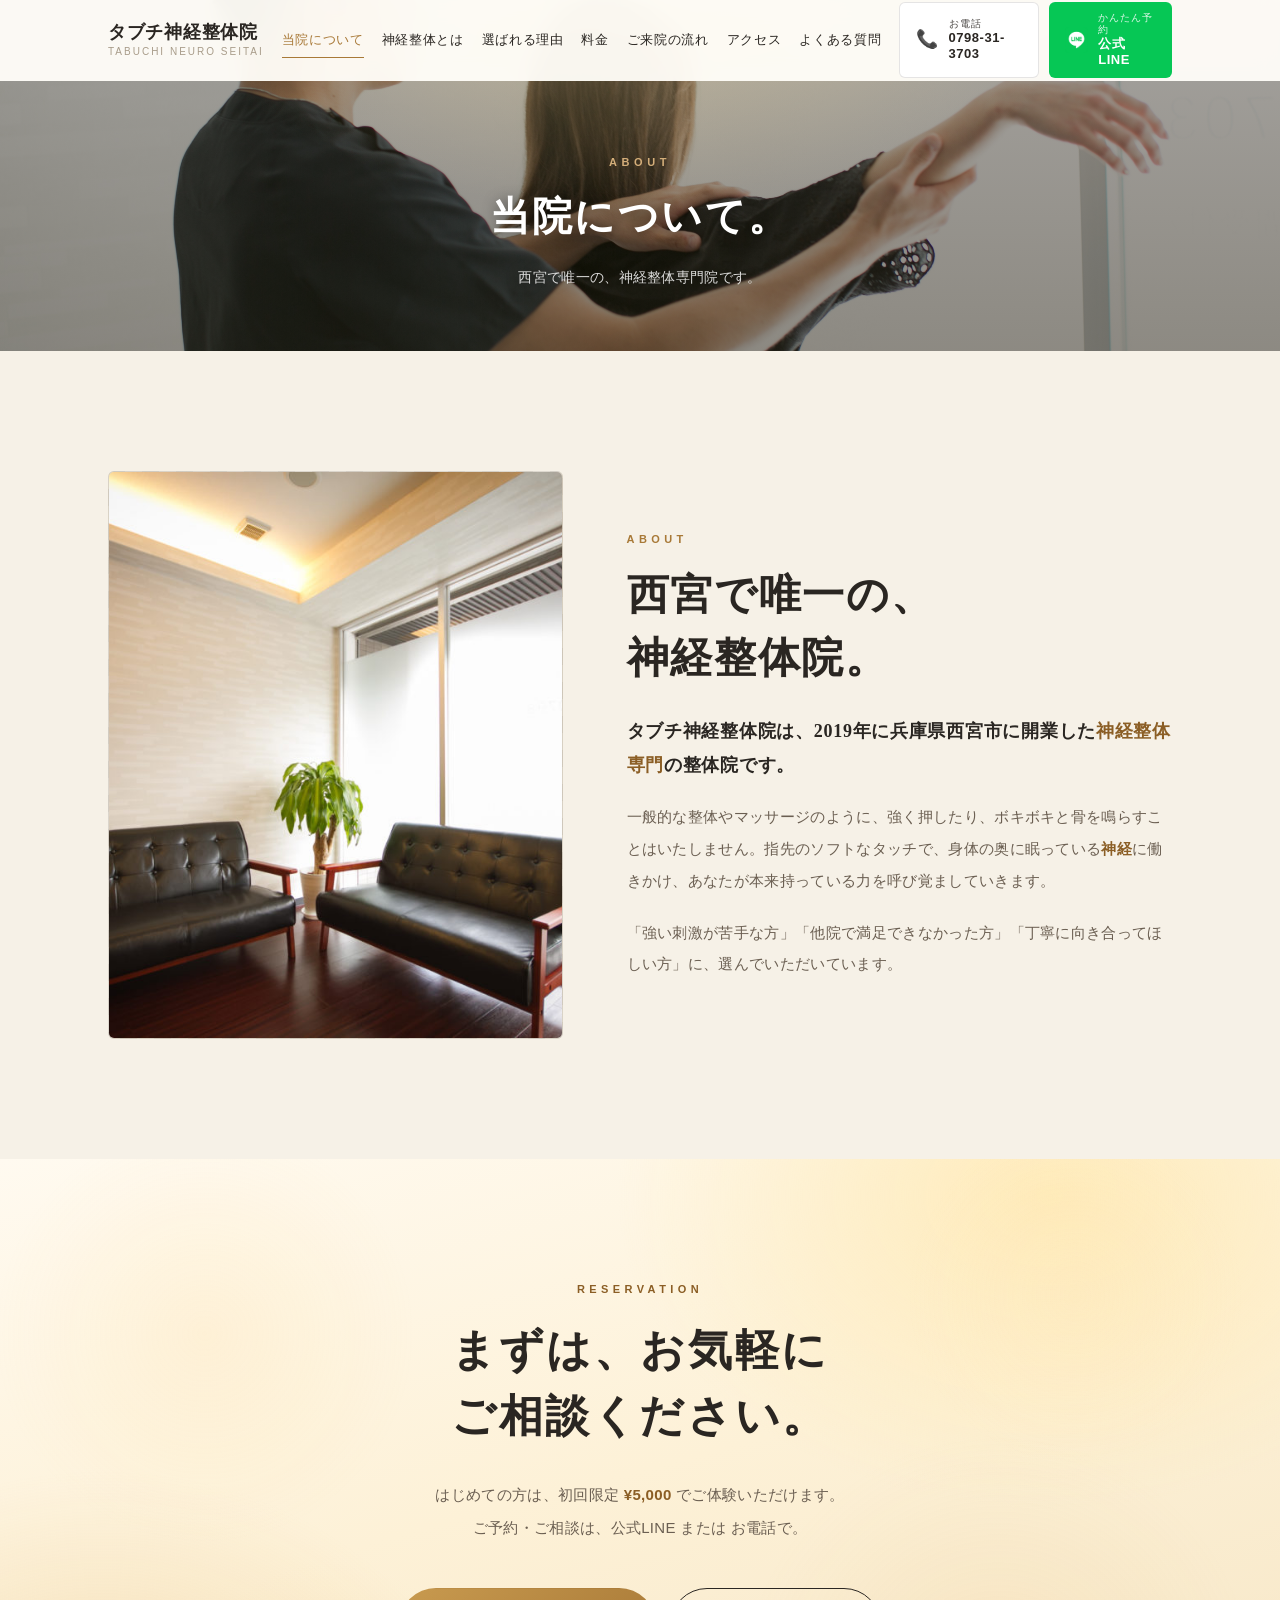
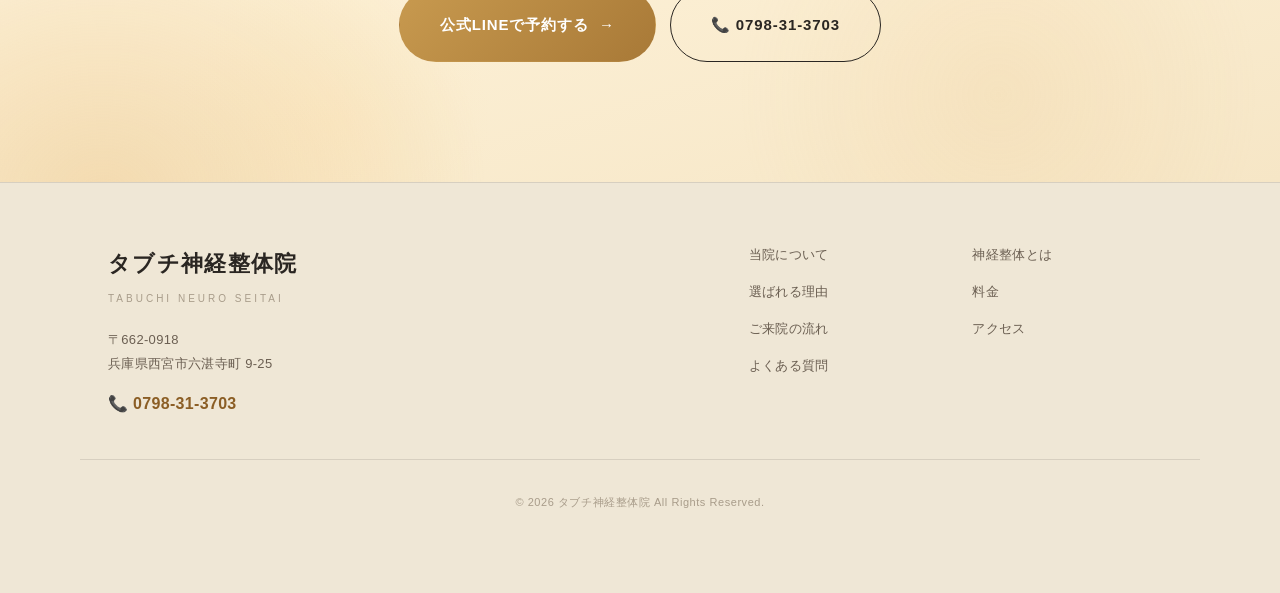
==== about.html @ ec89fa0a "Add files via upload" ====
<!DOCTYPE html>
<html lang="ja">
<head>
<meta charset="UTF-8">
<meta name="viewport" content="width=device-width, initial-scale=1.0">
<meta name="description" content="西宮市の神経整体専門院、タブチ神経整体院について。強く押さず、ボキボキしない、指先のソフトなタッチの神経整体。院長ごあいさつ。">
<title>当院について｜タブチ神経整体院</title>
<link rel="stylesheet" href="style.css">
</head>
<body>
<!-- ========== HEADER ========== -->
<header class="site-header" id="siteHeader">
  <div class="container header-inner">
    <a href="index.html" class="logo">
      <span class="logo-text">
        <span class="logo-name">タブチ神経整体院</span>
        <span class="logo-sub">TABUCHI NEURO SEITAI</span>
      </span>
    </a>
    <nav class="nav" id="siteNav" aria-label="メインナビ">
      <a href="about.html" aria-current="page">当院について</a>
      <a href="method.html">神経整体とは</a>
      <a href="reasons.html">選ばれる理由</a>
      <a href="price.html">料金</a>
      <a href="flow.html">ご来院の流れ</a>
      <a href="access.html">アクセス</a>
      <a href="faq.html">よくある質問</a>
    </nav>
    <button class="nav-toggle" id="navToggle" aria-label="メニューを開く" aria-expanded="false" aria-controls="siteNav">
      <span></span><span></span><span></span>
    </button>
    <div class="header-cta">
      <a href="tel:0798-31-3703" class="hcta hcta-tel" aria-label="電話する">
        <span class="hcta-icon">📞</span>
        <span class="hcta-text"><span class="hcta-label">お電話</span><span class="hcta-num">0798-31-3703</span></span>
      </a>
      <a href="https://lin.ee/Or1Urb0" class="hcta hcta-line" target="_blank" rel="noopener">
        <span class="hcta-icon"><img src="images/line-logo.png" alt="LINE" class="line-ico"></span>
        <span class="hcta-text"><span class="hcta-label">かんたん予約</span><span class="hcta-num">公式LINE</span></span>
      </a>
    </div>
  </div>
</header>

<main id="top">

  <section class="page-hero">
    <div class="page-hero-media" aria-hidden="true"></div>
    <div class="container">
      <p class="ph-en reveal">ABOUT</p>
      <h1 class="reveal">当院について。</h1>
      <p class="ph-lead reveal">西宮で唯一の、神経整体専門院です。</p>
    </div>
  </section>

  <!-- ABOUT -->
  <section class="about" id="about">
    <div class="container about-inner">
      <figure class="ph ph-4x5 about-photo reveal" data-label="院内写真&#10;（images/about-clinic.jpg）">
        <img src="images/about-clinic.jpg" alt="タブチ神経整体院の院内" onerror="this.closest('.ph').classList.add('is-empty')">
      </figure>
      <div class="about-body">
        <p class="sec-en reveal">ABOUT</p>
        <h2 class="sec-title reveal">西宮で唯一の、<br>神経整体院。</h2>
        <p class="about-lead reveal">タブチ神経整体院は、2019年に兵庫県西宮市に開業した<strong>神経整体専門</strong>の整体院です。</p>
        <p class="about-text reveal">一般的な整体やマッサージのように、強く押したり、ボキボキと骨を鳴らすことはいたしません。指先のソフトなタッチで、身体の奥に眠っている<strong>神経</strong>に働きかけ、あなたが本来持っている力を呼び覚ましていきます。</p>
        <p class="about-text reveal">「強い刺激が苦手な方」「他院で満足できなかった方」「丁寧に向き合ってほしい方」に、選んでいただいています。</p>
      </div>
    </div>
  </section>

  <!-- CTA -->
  <section class="cta" id="contact">
    <div class="cta-media" aria-hidden="true"></div>
    <div class="container cta-inner">
      <p class="cta-en reveal">RESERVATION</p>
      <h2 class="cta-title reveal">まずは、お気軽に<br>ご相談ください。</h2>
      <p class="cta-lead reveal">はじめての方は、初回限定 <strong>¥5,000</strong> でご体験いただけます。<br>ご予約・ご相談は、公式LINE または お電話で。</p>
      <div class="cta-btns reveal">
        <a href="https://lin.ee/Or1Urb0" class="btn btn-gold btn-lg" target="_blank" rel="noopener">公式LINEで予約する <span class="arrow" aria-hidden="true">→</span></a>
        <a href="tel:0798-31-3703" class="btn btn-ghost-light btn-lg">📞 0798-31-3703</a>
      </div>
    </div>
  </section>
</main>

<!-- ========== FOOTER ========== -->
<footer class="site-footer">
  <div class="container footer-inner">
    <div class="footer-brand">
      <p class="footer-name">タブチ神経整体院</p>
      <p class="footer-sub">TABUCHI NEURO SEITAI</p>
      <p class="footer-addr">〒662-0918<br>兵庫県西宮市六湛寺町 9-25</p>
      <p class="footer-tel"><a href="tel:0798-31-3703">📞 0798-31-3703</a></p>
    </div>
    <nav class="footer-nav" aria-label="フッターナビ">
      <a href="about.html">当院について</a>
      <a href="method.html">神経整体とは</a>
      <a href="reasons.html">選ばれる理由</a>
      <a href="price.html">料金</a>
      <a href="flow.html">ご来院の流れ</a>
      <a href="access.html">アクセス</a>
      <a href="faq.html">よくある質問</a>
    </nav>
  </div>
  <p class="footer-copy">© 2026 タブチ神経整体院 All Rights Reserved.</p>
</footer>

<!-- ========== FIXED MOBILE CTA BAR ========== -->
<div class="mobile-cta" aria-label="お問い合わせ">
  <a href="tel:0798-31-3703" class="mcta mcta-tel">
    <span class="mcta-icon">📞</span>
    <span>お電話</span>
  </a>
  <a href="https://lin.ee/Or1Urb0" class="mcta mcta-line" target="_blank" rel="noopener">
    <span class="mcta-icon"><img src="images/line-logo.png" alt="LINE" class="line-ico"></span>
    <span>LINE予約</span>
  </a>
</div>

<script src="script.js"></script>
</body>
</html>
---- style.css ----
/* ===========================================================
   タブチ神経整体院 公式サイト  Stylesheet
   - 和モダン × ナチュラル × 信頼感
   - Cream / 墨 / 金茶  パレット
   =========================================================== */

*,*::before,*::after{box-sizing:border-box;margin:0;padding:0}
html{scroll-behavior:smooth;scroll-padding-top:80px}

:root{
  --c-bg:#f6f1e7;          /* warm cream */
  --c-bg-soft:#ede5d3;     /* deeper cream */
  --c-bg-white:#fffdf8;    /* near white */
  --c-text:#2a2622;        /* sumi (ink) */
  --c-text-muted:#6b5f52;
  --c-text-soft:#a89c8a;
  --c-accent:#a87937;      /* kincha (gold-tea) */
  --c-accent-dark:#8b5e25;
  --c-accent-light:#d4ae7a;
  --c-deep:#3a4a3b;        /* deep matcha / sumi-iro */
  --c-line:rgba(42,38,34,.12);
  --c-line-strong:rgba(42,38,34,.6);
  --container:1120px;
  --font-jp:"Hiragino Kaku Gothic ProN","Yu Gothic UI","Meiryo",sans-serif;
  --font-mincho:"Hiragino Mincho ProN","Yu Mincho","Noto Serif JP",serif;
  --ease:cubic-bezier(.4,0,.2,1);
}

body{
  font-family:var(--font-jp);
  background:var(--c-bg);
  color:var(--c-text);
  line-height:1.9;
  letter-spacing:.02em;
  -webkit-font-smoothing:antialiased;
  text-rendering:optimizeLegibility;
}

a{color:inherit;text-decoration:none}
ul,ol{list-style:none}
img{max-width:100%;display:block}
button{font:inherit;cursor:pointer;border:none;background:none;color:inherit}
strong{font-weight:700;color:var(--c-accent-dark)}

.container{
  max-width:var(--container);
  margin:0 auto;padding:0 28px;position:relative;
}

.sp-only{display:none}
@media (max-width:720px){.sp-only{display:inline}}

/* ===========================================================
   HEADER
   =========================================================== */
.site-header{
  position:fixed;inset:0 0 auto 0;z-index:200;
  background:rgba(255,253,248,.96);
  backdrop-filter:saturate(180%) blur(10px);
  -webkit-backdrop-filter:saturate(180%) blur(10px);
  border-bottom:1px solid transparent;
  transition:.3s var(--ease);
}
.site-header.scrolled{
  border-bottom-color:var(--c-line);
  box-shadow:0 2px 12px rgba(42,38,34,.05);
}
.header-inner{
  display:flex;align-items:center;justify-content:space-between;
  height:80px;gap:24px;
}
.logo{display:flex;align-items:center;gap:12px}
.logo-mark{
  width:42px;height:42px;border-radius:50%;
  background:var(--c-deep);color:var(--c-bg);
  display:flex;align-items:center;justify-content:center;
  font-family:var(--font-mincho);font-size:20px;font-weight:600;
  letter-spacing:0;
}
.logo-text{display:flex;flex-direction:column;line-height:1.2}
.logo-name{
  font-family:var(--font-mincho);font-size:18px;font-weight:600;
  letter-spacing:.04em;color:var(--c-text);
}
.logo-sub{
  font-size:10px;letter-spacing:.2em;color:var(--c-text-soft);
  margin-top:3px;
}

.nav{display:flex;gap:24px}
.nav a{
  font-size:13px;font-weight:500;letter-spacing:.05em;
  color:var(--c-text);position:relative;padding:6px 0;
  transition:color .25s var(--ease);
}
.nav a::after{
  content:"";position:absolute;left:0;bottom:0;
  width:100%;height:1px;background:var(--c-accent);
  transform:scaleX(0);transform-origin:right;
  transition:transform .3s var(--ease);
}
.nav a:hover{color:var(--c-accent)}
.nav a:hover::after{transform:scaleX(1);transform-origin:left}

.header-cta{display:flex;gap:10px}
.hcta{
  display:inline-flex;align-items:center;gap:10px;
  padding:10px 16px;border-radius:6px;
  font-size:12px;line-height:1.2;
  transition:.25s var(--ease);
}
.hcta-icon{font-size:18px}
.hcta-text{display:flex;flex-direction:column;text-align:left}
.hcta-label{font-size:10px;letter-spacing:.1em;opacity:.85}
.hcta-num{font-weight:700;font-size:13px;letter-spacing:.04em}
.hcta-tel{background:#fff;color:var(--c-text);border:1px solid var(--c-line)}
.hcta-tel:hover{border-color:var(--c-accent);color:var(--c-accent)}
.hcta-line{background:#06c755;color:#fff}
.hcta-line:hover{background:#05a045}

/* ===========================================================
   SECTION COMMON
   =========================================================== */
section{padding:120px 0;position:relative}
.section-head{margin-bottom:64px}
.section-head.center{text-align:center}

.sec-en{
  font-size:11px;font-weight:700;letter-spacing:.4em;
  color:var(--c-accent);margin-bottom:14px;
}
.sec-title{
  font-family:var(--font-mincho);
  font-size:clamp(28px,3.6vw,42px);font-weight:600;
  line-height:1.5;letter-spacing:.04em;color:var(--c-text);
}
.sec-lead{
  margin-top:18px;font-size:15px;line-height:2;
  color:var(--c-text-muted);
}

/* ===========================================================
   BUTTONS
   =========================================================== */
.btn{
  position:relative;display:inline-flex;align-items:center;gap:10px;
  padding:18px 32px;font-weight:700;font-size:14px;
  letter-spacing:.06em;border-radius:999px;
  border:1px solid transparent;cursor:pointer;overflow:hidden;
  transition:transform .25s var(--ease),box-shadow .25s var(--ease),background-color .25s var(--ease),color .25s var(--ease),border-color .25s var(--ease);
}
.btn .arrow{display:inline-block;transition:transform .3s var(--ease)}
.btn:hover{transform:translateY(-2px);box-shadow:0 8px 20px rgba(42,38,34,.18)}
.btn:hover .arrow{transform:translateX(4px)}

.btn-primary{
  background:var(--c-deep);color:#fff;
}
.btn-primary:hover{background:#2c3a2d}
.btn-ghost{
  background:transparent;color:var(--c-text);border-color:var(--c-text);
}
.btn-ghost:hover{background:var(--c-text);color:var(--c-bg)}
.btn-ghost-light{
  background:transparent;color:#fff;border-color:#fff;
}
.btn-ghost-light:hover{background:#fff;color:var(--c-deep)}
.btn-gold{
  background:linear-gradient(135deg,#c89a4f 0%,#a87937 100%);
  color:#fff;
}
.btn-gold:hover{
  background:linear-gradient(135deg,#d4ae7a 0%,#b58643 100%);
}
/* LINEブランドカラー（ヘッダー「かんたん予約」と統一） */
.btn-line{background:#06c755;color:#fff}
.btn-line:hover{background:#05a045}
.btn-lg{padding:22px 40px;font-size:15px}

/* ===========================================================
   HERO
   =========================================================== */
.hero{
  padding:160px 0 120px;overflow:hidden;
  background:linear-gradient(180deg,#fffdf8 0%,#f6f1e7 100%);
}
.hero-bg{
  position:absolute;inset:0;pointer-events:none;
  background:
    radial-gradient(800px 500px at 85% 10%,rgba(168,121,55,.10),transparent 60%),
    radial-gradient(700px 500px at 0% 100%,rgba(58,74,59,.06),transparent 60%);
}
.hero-inner{position:relative;z-index:1;text-align:center}
.hero-tag{
  display:inline-block;font-size:12px;letter-spacing:.3em;
  color:var(--c-accent);font-weight:700;
  padding:8px 18px;border:1px solid var(--c-accent-light);
  border-radius:999px;margin-bottom:32px;background:rgba(255,253,248,.7);
}
.hero-title{
  font-family:var(--font-mincho);font-weight:500;
  line-height:1.5;letter-spacing:.06em;
}
.hero-title .ja{
  display:block;font-size:clamp(20px,2.4vw,26px);
  color:var(--c-text-muted);font-weight:400;
}
.hero-title .ja.em{
  margin-top:14px;font-size:clamp(34px,5.5vw,64px);
  color:var(--c-text);font-weight:600;line-height:1.4;
}
.hero-lead{
  margin-top:40px;font-size:16px;line-height:2.2;
  color:var(--c-text-muted);
}
.hero-cta{
  margin-top:48px;display:flex;gap:14px;justify-content:center;flex-wrap:wrap;
}
.hero-meta{
  margin-top:80px;display:grid;grid-template-columns:repeat(3,1fr);
  gap:0;border-top:1px solid var(--c-line);border-bottom:1px solid var(--c-line);
  max-width:720px;margin-left:auto;margin-right:auto;
}
.hero-meta > div{
  padding:20px 8px;text-align:center;
  border-right:1px solid var(--c-line);
}
.hero-meta > div:last-child{border-right:none}
.hero-meta dt{
  font-size:10px;letter-spacing:.2em;color:var(--c-text-soft);
  margin-bottom:6px;font-weight:600;
}
.hero-meta dd{
  font-family:var(--font-mincho);font-size:15px;font-weight:600;
  color:var(--c-text);
}

/* ===========================================================
   OFFER BANNER
   =========================================================== */
.offer{padding:0}
.offer-inner{
  background:linear-gradient(135deg,#3a4a3b 0%,#2a3a2c 100%);
  color:#fff;border-radius:16px;padding:36px 40px;
  margin:0 28px;display:flex;align-items:center;gap:32px;flex-wrap:wrap;
  position:relative;overflow:hidden;
  box-shadow:0 16px 40px rgba(58,74,59,.2);
}
.offer-inner::before{
  content:"";position:absolute;inset:0;
  background:radial-gradient(400px 300px at 100% 0%,rgba(168,121,55,.25),transparent 60%);
}
.offer-badge{
  position:relative;font-family:var(--font-mincho);
  background:var(--c-accent);color:#fff;
  padding:14px 22px;border-radius:50%;
  font-size:13px;font-weight:700;letter-spacing:.05em;
  flex-shrink:0;line-height:1.2;text-align:center;
  width:90px;height:90px;display:flex;align-items:center;justify-content:center;
}
.offer-body{position:relative;flex:1;min-width:220px}
.offer-lead{
  font-family:var(--font-mincho);font-size:18px;font-weight:600;
  margin-bottom:10px;letter-spacing:.04em;
}
.offer-price{display:flex;align-items:baseline;gap:14px;flex-wrap:wrap}
.offer-was{
  font-size:15px;color:rgba(255,255,255,.6);
  text-decoration:line-through;
}
.offer-arrow{color:var(--c-accent-light);font-size:18px}
.offer-now{
  font-family:var(--font-mincho);font-size:36px;font-weight:700;
  color:var(--c-accent-light);letter-spacing:.02em;
}
.offer-now-tax{font-size:14px;color:rgba(255,255,255,.7);margin-left:4px;font-weight:400}
.offer-inner .btn{position:relative;flex-shrink:0}

/* ---- OFFER 色変更＋一列化（2026-06-18）：深緑→金茶。badge｜本文｜価格｜ボタンを1行に ---- */
.offer-inner{
  flex-wrap:nowrap;gap:40px;padding:50px 52px;
  background:linear-gradient(135deg,#c89a4f 0%,#a87937 100%);
  box-shadow:0 16px 40px rgba(168,121,55,.30);
}
.offer-inner::before{
  background:radial-gradient(420px 320px at 100% 0%,rgba(255,255,255,.20),transparent 60%);
}
.offer-badge{background:#fff;color:var(--c-accent-dark);white-space:nowrap;font-size:12.5px;letter-spacing:.01em;padding:14px 8px}
.offer-body{
  display:flex;align-items:baseline;gap:16px 30px;flex-wrap:wrap;
}
.offer-lead{margin-bottom:0;white-space:nowrap}
.offer-price{flex-wrap:nowrap}
.offer-was{color:rgba(255,255,255,.72)}
.offer-arrow{color:#fff}
.offer-now{color:#fff}
.offer-now-tax{color:rgba(255,255,255,.85)}
/* バナー内ボタンは白地で金茶背景に映えさせる */
.offer .btn-gold{background:#fff;color:var(--c-accent-dark);white-space:nowrap}
.offer .btn-gold:hover{background:var(--c-deep);color:#fff}

@media (max-width:1100px){
  /* 横幅が足りなければ自然に折り返す（PC中間幅対策） */
  .offer-inner{flex-wrap:wrap;gap:28px}
  .offer-lead{white-space:normal}
}

/* ===========================================================
   TROUBLES
   =========================================================== */
.troubles{background:var(--c-bg-soft)}
.trouble-list{
  display:grid;grid-template-columns:repeat(2,1fr);gap:0;
  max-width:840px;margin:0 auto;
  border-top:1px solid var(--c-line);
}
.trouble-list li{
  padding:22px 24px;font-size:15px;
  border-bottom:1px solid var(--c-line);
  display:flex;align-items:flex-start;gap:14px;
  transition:background-color .25s var(--ease);
}
.trouble-list li:nth-child(odd){border-right:1px solid var(--c-line)}
.trouble-list li:hover{background:rgba(255,253,248,.6)}
.t-mark{
  color:var(--c-accent);font-size:14px;line-height:1.7;flex-shrink:0;
}
.trouble-bridge{
  margin-top:56px;text-align:center;font-size:17px;line-height:2.2;
  font-family:var(--font-mincho);color:var(--c-text);letter-spacing:.04em;
}
.trouble-bridge strong{color:var(--c-accent-dark);font-weight:700}

/* ===========================================================
   ABOUT
   =========================================================== */
.about-inner{
  display:grid;grid-template-columns:5fr 6fr;gap:64px;align-items:center;
}
.image-placeholder{
  width:100%;aspect-ratio:4/5;
  background:
    repeating-linear-gradient(45deg,rgba(42,38,34,.05) 0 12px,transparent 12px 24px),
    linear-gradient(135deg,var(--c-bg-soft),var(--c-bg));
  border:1px solid var(--c-line);
  display:flex;flex-direction:column;align-items:center;justify-content:center;
  color:var(--c-text-soft);letter-spacing:.1em;
  border-radius:4px;
}
.image-placeholder span{font-family:var(--font-mincho);font-size:18px}
.image-placeholder small{font-size:11px;margin-top:8px;opacity:.7}
.image-placeholder.portrait{aspect-ratio:3/4}
.about-body .sec-en,
.about-body .sec-title{text-align:left}
.about-lead{
  margin-top:24px;font-family:var(--font-mincho);font-size:18px;
  font-weight:600;line-height:1.9;color:var(--c-text);letter-spacing:.04em;
}
.about-text{
  margin-top:20px;font-size:14.5px;line-height:2.2;color:var(--c-text-muted);
}

/* ===========================================================
   METHOD
   =========================================================== */
.method{background:var(--c-bg-white)}
.method-grid{
  display:grid;grid-template-columns:repeat(4,1fr);gap:20px;
}
.method-card{
  background:var(--c-bg);padding:36px 24px;border-radius:8px;
  border:1px solid var(--c-line);text-align:center;
  transition:transform .35s var(--ease),box-shadow .35s var(--ease),border-color .35s var(--ease);
}
.method-card:hover{
  transform:translateY(-4px);
  box-shadow:0 16px 32px rgba(42,38,34,.08);
  border-color:var(--c-accent-light);
}
.m-num{
  display:inline-block;font-family:var(--font-mincho);
  font-size:13px;letter-spacing:.2em;color:var(--c-accent);
  border-bottom:1px solid var(--c-accent);
  padding-bottom:6px;margin-bottom:24px;font-weight:600;
}
.method-card h3{
  font-family:var(--font-mincho);font-size:20px;font-weight:600;
  line-height:1.5;margin-bottom:16px;letter-spacing:.04em;
}
.method-card p{font-size:13.5px;line-height:2;color:var(--c-text-muted)}

/* ===========================================================
   REASONS
   =========================================================== */
.reasons{background:var(--c-bg-soft)}
.reason-list{
  display:grid;grid-template-columns:repeat(2,1fr);gap:20px;
}
.reason-card{
  background:var(--c-bg-white);padding:40px 32px;border-radius:8px;
  border:1px solid var(--c-line);position:relative;
  transition:transform .35s var(--ease),box-shadow .35s var(--ease);
}
.reason-card:hover{
  transform:translateY(-4px);
  box-shadow:0 16px 32px rgba(42,38,34,.08);
}
.r-num{
  font-size:11px;font-weight:700;letter-spacing:.3em;
  color:var(--c-accent);margin-bottom:18px;
}
.reason-card h3{
  font-family:var(--font-mincho);font-size:22px;font-weight:600;
  line-height:1.5;margin-bottom:14px;letter-spacing:.03em;
}
.reason-card p{font-size:14px;line-height:2.1;color:var(--c-text-muted)}

/* ===========================================================
   PRICE
   =========================================================== */
.price-grid{
  display:grid;grid-template-columns:repeat(2,1fr);gap:24px;
  max-width:920px;margin:0 auto;
}
.price-card{
  background:var(--c-bg-white);padding:48px 36px;border-radius:8px;
  border:1px solid var(--c-line);position:relative;
  display:flex;flex-direction:column;
  transition:transform .35s var(--ease),box-shadow .35s var(--ease);
}
.price-card:hover{
  transform:translateY(-4px);
  box-shadow:0 16px 32px rgba(42,38,34,.08);
}
.price-card.highlight{
  border:2px solid var(--c-accent);
  background:linear-gradient(180deg,#fffdf8 0%,#fbf3e0 100%);
}
.p-badge{
  position:absolute;top:-14px;left:50%;transform:translateX(-50%);
  background:var(--c-accent);color:#fff;
  font-size:12px;font-weight:700;letter-spacing:.15em;
  padding:6px 18px;border-radius:999px;
  font-family:var(--font-jp);
}
.price-card h3{
  font-family:var(--font-mincho);font-size:24px;font-weight:600;
  margin-bottom:8px;letter-spacing:.04em;
}
.p-desc{
  font-size:13px;color:var(--c-text-muted);margin-bottom:24px;
}
.p-amount{
  display:flex;align-items:baseline;gap:14px;flex-wrap:wrap;
  padding-bottom:24px;margin-bottom:24px;
  border-bottom:1px solid var(--c-line);
}
.p-was{
  font-size:18px;color:var(--c-text-soft);
  text-decoration:line-through;
}
.p-now{
  font-family:var(--font-mincho);font-size:44px;font-weight:700;
  color:var(--c-accent-dark);letter-spacing:.02em;line-height:1;
}
.price-card ul{flex:1;margin-bottom:28px}
.price-card li{
  padding:10px 0;font-size:14px;
  border-bottom:1px dashed var(--c-line);
  position:relative;padding-left:22px;
}
.price-card li::before{
  content:"✓";position:absolute;left:0;top:10px;
  color:var(--c-accent);font-weight:700;
}
.price-note{
  margin-top:32px;text-align:center;font-size:14px;color:var(--c-text-muted);
}

/* ===========================================================
   FLOW
   =========================================================== */
.flow{background:var(--c-bg-white)}
.flow-list{
  display:grid;grid-template-columns:repeat(5,1fr);gap:0;
  position:relative;
}
.flow-list::before{
  content:"";position:absolute;
  top:32px;left:6%;right:6%;height:1px;
  background:var(--c-accent-light);
}
.flow-list li{
  position:relative;padding:0 16px;text-align:center;z-index:1;
}
.f-num{
  display:inline-flex;align-items:center;justify-content:center;
  width:64px;height:64px;border-radius:50%;
  background:var(--c-bg-white);border:2px solid var(--c-accent);
  color:var(--c-accent);font-family:var(--font-mincho);font-size:18px;
  font-weight:700;letter-spacing:0;margin-bottom:20px;
  transition:.3s var(--ease);
}
.flow-list li:hover .f-num{
  background:var(--c-accent);color:#fff;transform:scale(1.05);
}
.flow-list h3{
  font-family:var(--font-mincho);font-size:18px;font-weight:600;
  margin-bottom:10px;letter-spacing:.04em;
}
.flow-list p{font-size:13px;line-height:1.9;color:var(--c-text-muted)}

/* ===========================================================
   VOICE
   =========================================================== */
.voice{background:var(--c-bg-soft)}
.voice-grid{
  display:grid;grid-template-columns:repeat(3,1fr);gap:24px;
}
.voice-card{
  background:var(--c-bg-white);padding:36px 28px;border-radius:8px;
  border:1px solid var(--c-line);position:relative;
}
.voice-card::before{
  content:"\201C";position:absolute;top:-8px;left:20px;
  font-family:var(--font-mincho);font-size:80px;color:var(--c-accent-light);
  line-height:1;
}
.v-quote{
  position:relative;font-family:var(--font-mincho);
  font-size:15px;line-height:2;color:var(--c-text);letter-spacing:.03em;
  margin-top:16px;margin-bottom:20px;
}
.v-author{
  font-size:12px;letter-spacing:.1em;color:var(--c-text-soft);
  text-align:right;
}
.voice-disclaimer{
  margin-top:32px;text-align:center;font-size:11px;
  color:var(--c-text-soft);letter-spacing:.05em;
}

/* ===========================================================
   DIRECTOR
   =========================================================== */
.director-inner{
  display:grid;grid-template-columns:5fr 6fr;gap:64px;align-items:center;
}
.director-body .sec-en,
.director-body .sec-title{text-align:left}
.director-text{
  margin-top:24px;font-size:15px;line-height:2.2;color:var(--c-text-muted);
}
.director-sign{
  margin-top:32px;font-family:var(--font-mincho);
  font-size:18px;color:var(--c-text);font-weight:600;letter-spacing:.04em;
}
.director-sign span{font-size:13px;color:var(--c-text-soft);font-weight:400}

/* ===========================================================
   ACCESS
   =========================================================== */
.access{background:var(--c-bg-soft)}
.access-grid{
  display:grid;grid-template-columns:1fr 1fr;gap:40px;
}
.access-info dl{
  display:grid;grid-template-columns:auto 1fr;gap:16px 28px;
  border-top:1px solid var(--c-line);padding-top:24px;
}
.access-info dt{
  font-family:var(--font-mincho);font-size:13px;font-weight:600;
  color:var(--c-text);letter-spacing:.1em;padding-top:2px;
}
.access-info dd{
  font-size:14px;color:var(--c-text-muted);line-height:1.8;
  padding-bottom:16px;border-bottom:1px solid var(--c-line);
}
.access-info a{color:var(--c-accent-dark);transition:color .25s var(--ease)}
.access-info a:hover{color:var(--c-accent)}
.access-map{
  border-radius:8px;overflow:hidden;border:1px solid var(--c-line);
  box-shadow:0 8px 24px rgba(42,38,34,.08);
}

/* ===========================================================
   FAQ
   =========================================================== */
.faq-list{max-width:840px;margin:0 auto}
.faq-item{
  background:var(--c-bg-white);border:1px solid var(--c-line);
  border-radius:8px;margin-bottom:12px;overflow:hidden;
  transition:border-color .25s var(--ease);
}
.faq-item:hover{border-color:var(--c-accent-light)}
.faq-item summary{
  list-style:none;padding:22px 56px 22px 24px;
  font-family:var(--font-mincho);font-size:16px;font-weight:600;
  cursor:pointer;position:relative;letter-spacing:.04em;
}
.faq-item summary::-webkit-details-marker{display:none}
.faq-item summary::after{
  content:"＋";position:absolute;right:24px;top:50%;
  transform:translateY(-50%);font-size:20px;color:var(--c-accent);
  transition:transform .3s var(--ease);
}
.faq-item[open] summary::after{transform:translateY(-50%) rotate(45deg)}
.faq-item p{
  padding:0 24px 24px;font-size:14px;line-height:2;color:var(--c-text-muted);
}

/* ===========================================================
   CTA
   =========================================================== */
.cta{
  background:
    radial-gradient(800px 500px at 80% 20%,rgba(168,121,55,.25),transparent 60%),
    linear-gradient(135deg,#2c3a2d 0%,#3a4a3b 100%);
  color:#fff;text-align:center;padding:120px 0;
}
.cta-inner{position:relative;z-index:1}
.cta-en{
  font-size:11px;letter-spacing:.4em;color:var(--c-accent-light);
  font-weight:700;margin-bottom:18px;
}
.cta-title{
  font-family:var(--font-mincho);font-size:clamp(28px,4vw,44px);
  font-weight:600;line-height:1.5;letter-spacing:.06em;color:#fff;
}
.cta-lead{
  margin-top:28px;font-size:15px;line-height:2.2;
  color:rgba(255,255,255,.85);
}
.cta-lead strong{color:var(--c-accent-light);font-weight:700}
.cta-btns{
  margin-top:44px;display:flex;gap:14px;justify-content:center;flex-wrap:wrap;
}

/* ===========================================================
   FOOTER
   =========================================================== */
.site-footer{
  background:#1f1c19;color:rgba(255,255,255,.7);padding:60px 0 80px;
}
.footer-inner{
  display:grid;grid-template-columns:1.4fr 1fr;gap:48px;
  padding-bottom:40px;border-bottom:1px solid rgba(255,255,255,.1);
}
.footer-name{
  font-family:var(--font-mincho);font-size:22px;font-weight:600;
  color:#fff;letter-spacing:.06em;
}
.footer-sub{
  font-size:10px;letter-spacing:.3em;color:rgba(255,255,255,.5);
  margin-top:4px;margin-bottom:20px;
}
.footer-addr{font-size:13px;line-height:1.8;margin-bottom:14px}
.footer-tel a{
  font-size:16px;font-weight:700;color:#fff;
  transition:color .25s var(--ease);
}
.footer-tel a:hover{color:var(--c-accent-light)}
.footer-nav{
  display:grid;grid-template-columns:repeat(2,1fr);gap:12px 24px;
  align-content:start;
}
.footer-nav a{
  font-size:13px;color:rgba(255,255,255,.6);
  transition:color .25s var(--ease);
}
.footer-nav a:hover{color:#fff}
.footer-copy{
  margin-top:32px;text-align:center;font-size:11px;
  color:rgba(255,255,255,.4);letter-spacing:.05em;
}

/* ===========================================================
   MOBILE CTA BAR (固定下部・スマホのみ)
   =========================================================== */
.mobile-cta{
  display:none;position:fixed;bottom:0;left:0;right:0;z-index:150;
  background:#fff;border-top:1px solid var(--c-line);
  box-shadow:0 -4px 16px rgba(42,38,34,.1);
}
.mcta{
  flex:1;display:flex;flex-direction:column;align-items:center;justify-content:center;
  padding:12px 0;font-size:11px;font-weight:700;letter-spacing:.05em;
  gap:4px;
}
.mcta-icon{font-size:20px}
.mcta-tel{color:var(--c-text);border-right:1px solid var(--c-line)}
.mcta-line{background:#06c755;color:#fff}

/* ===========================================================
   MICRO INTERACTIONS — reveal on scroll
   =========================================================== */
.reveal{
  opacity:0;transform:translateY(16px);
  transition:opacity .8s var(--ease),transform .8s var(--ease);
}
.reveal.is-visible{opacity:1;transform:none}

.method-grid .method-card:nth-child(1).is-visible{transition-delay:0s}
.method-grid .method-card:nth-child(2).is-visible{transition-delay:.08s}
.method-grid .method-card:nth-child(3).is-visible{transition-delay:.16s}
.method-grid .method-card:nth-child(4).is-visible{transition-delay:.24s}

.reason-list .reason-card:nth-child(1).is-visible{transition-delay:0s}
.reason-list .reason-card:nth-child(2).is-visible{transition-delay:.08s}
.reason-list .reason-card:nth-child(3).is-visible{transition-delay:.16s}
.reason-list .reason-card:nth-child(4).is-visible{transition-delay:.24s}

.flow-list li:nth-child(1).is-visible{transition-delay:0s}
.flow-list li:nth-child(2).is-visible{transition-delay:.08s}
.flow-list li:nth-child(3).is-visible{transition-delay:.16s}
.flow-list li:nth-child(4).is-visible{transition-delay:.24s}
.flow-list li:nth-child(5).is-visible{transition-delay:.32s}

.voice-grid .voice-card:nth-child(1).is-visible{transition-delay:0s}
.voice-grid .voice-card:nth-child(2).is-visible{transition-delay:.08s}
.voice-grid .voice-card:nth-child(3).is-visible{transition-delay:.16s}

.trouble-list li.is-visible{transition-delay:0s}
.trouble-list li:nth-child(2).is-visible{transition-delay:.06s}
.trouble-list li:nth-child(3).is-visible{transition-delay:.12s}
.trouble-list li:nth-child(4).is-visible{transition-delay:.18s}
.trouble-list li:nth-child(5).is-visible{transition-delay:.24s}
.trouble-list li:nth-child(6).is-visible{transition-delay:.30s}

/* ===========================================================
   RESPONSIVE
   =========================================================== */
@media (max-width:1000px){
  .nav{display:none}
  .header-inner{height:64px;gap:12px}
  .logo-mark{width:36px;height:36px;font-size:17px}
  .logo-name{font-size:15px}
  .logo-sub{font-size:9px}
  .hcta{padding:8px 12px}
  .hcta-text{display:none}
  .hcta-icon{font-size:20px}
  .hcta-tel,.hcta-line{padding:10px 14px}
}
@media (max-width:720px){
  section{padding:80px 0}
  .container{padding:0 20px}
  .hero{padding:120px 0 64px}
  .hero-meta{grid-template-columns:repeat(2,1fr);margin-top:48px}
  .hero-meta > div{border-bottom:1px solid var(--c-line)}
  .hero-meta > div:nth-child(2){border-right:none}
  .hero-meta > div:nth-last-child(-n+2){border-bottom:none}
  .offer-inner{padding:28px 24px;flex-direction:column;text-align:center;margin:0 20px}
  .offer-body{text-align:center}
  .offer-price{justify-content:center}
  .trouble-list{grid-template-columns:1fr}
  .trouble-list li{border-right:none !important}
  .about-inner,
  .director-inner,
  .access-grid{grid-template-columns:1fr;gap:32px}
  .method-grid{grid-template-columns:repeat(2,1fr)}
  .reason-list{grid-template-columns:1fr}
  .price-grid{grid-template-columns:1fr}
  .flow-list{grid-template-columns:1fr;gap:32px}
  .flow-list::before{display:none}
  .voice-grid{grid-template-columns:1fr}
  .footer-inner{grid-template-columns:1fr;gap:32px}
  body{padding-bottom:64px}
  .mobile-cta{display:flex}
}

/* ===========================================================
   ACCESSIBILITY
   =========================================================== */
@media (prefers-reduced-motion:reduce){
  *,*::before,*::after{
    animation-duration:.01ms !important;
    transition-duration:.01ms !important;
  }
  .reveal{opacity:1;transform:none}
}

/* ===========================================================
   PHOTO ENHANCEMENTS — 2026-06 強化版（写真駆動 / oto-sendai inspired）
   画像が無い間も成立するよう、各スロットに上品なフォールバックを用意
   =========================================================== */

/* ---- HERO: 施術シーンの背景写真 ---- */
.hero{
  position:relative;display:flex;align-items:center;
  min-height:min(88vh,780px);
  padding:160px 0 120px;overflow:hidden;
  background:var(--c-deep); /* 画像が無い時のフォールバック地色 */
}
.hero-media{
  position:absolute;inset:0;z-index:0;
  background-color:#2a3a2c;
  background-image:url("images/concept-band.jpg");
  background-size:cover;background-position:center 38%;
}
/* 明るい施術写真の上でも白文字が読めるよう、暗幕を強め＋中央を少し濃く */
.hero-media::after{
  content:"";position:absolute;inset:0;
  background:linear-gradient(180deg,rgba(26,24,20,.66) 0%,rgba(26,24,20,.52) 45%,rgba(42,58,44,.70) 100%);
}
.hero .hero-bg{display:none}
.hero-inner{position:relative;z-index:2;width:100%}
.hero-tag{color:#fff;border-color:rgba(255,255,255,.55);background:rgba(255,255,255,.10)}
.hero-title .ja{color:rgba(255,255,255,.88)}
.hero-title .ja.em{color:#fff;text-shadow:0 2px 24px rgba(0,0,0,.25)}
.hero-lead{color:rgba(255,255,255,.92)}
.hero-meta{border-top-color:rgba(255,255,255,.28);border-bottom-color:rgba(255,255,255,.28)}
.hero-meta > div{border-right-color:rgba(255,255,255,.28)}
.hero-meta dt{color:rgba(255,255,255,.7)}
.hero-meta dd{color:#fff}
.hero .btn-ghost{color:#fff;border-color:rgba(255,255,255,.75)}
.hero .btn-ghost:hover{background:#fff;color:var(--c-deep)}

/* scroll cue */
.hero-scroll{
  position:absolute;left:50%;bottom:22px;transform:translateX(-50%);z-index:2;
  color:rgba(255,255,255,.85);font-size:10px;letter-spacing:.34em;font-weight:600;
  writing-mode:vertical-rl;display:flex;flex-direction:column;align-items:center;gap:12px;
}
.hero-scroll::after{
  content:"";width:1px;height:46px;background:rgba(255,255,255,.7);
  animation:scrollLine 2.2s var(--ease) infinite;
}
@keyframes scrollLine{
  0%{transform:scaleY(0);transform-origin:top}
  45%{transform:scaleY(1);transform-origin:top}
  55%{transform:scaleY(1);transform-origin:bottom}
  100%{transform:scaleY(0);transform-origin:bottom}
}

/* ---- 写真フィギュア（院内 / 院長）: <img>＋欠落時の上品プレースホルダ ---- */
.ph{
  position:relative;overflow:hidden;border-radius:6px;border:1px solid var(--c-line);
  background:
    repeating-linear-gradient(45deg,rgba(42,38,34,.05) 0 12px,transparent 12px 24px),
    linear-gradient(135deg,var(--c-bg-soft),var(--c-bg));
}
.ph img{width:100%;height:100%;object-fit:cover;display:block}
.ph-4x5{aspect-ratio:4/5}
.ph-3x4{aspect-ratio:3/4}
.ph.is-empty img{display:none}
.ph.is-empty::after{
  content:attr(data-label);position:absolute;inset:0;white-space:pre-line;
  display:flex;align-items:center;justify-content:center;text-align:center;
  color:var(--c-text-soft);font-family:var(--font-mincho);font-size:15px;
  letter-spacing:.1em;line-height:1.9;padding:20px;
}

/* ---- フルブレッド コンセプト帯 ---- */
.band{position:relative;padding:0}
.band-media{
  position:absolute;inset:0;z-index:0;
  background-color:#2a3a2c;
  background-image:url("images/cta-band.jpg");
  background-size:cover;background-position:center;background-attachment:fixed;
}
.band-media::after{content:"";position:absolute;inset:0;background:rgba(26,24,20,.58)}
.band-inner{
  position:relative;z-index:1;text-align:center;color:#fff;
  max-width:780px;margin:0 auto;padding:120px 28px;
}
.band-en{font-size:11px;letter-spacing:.42em;color:var(--c-accent-light);font-weight:700;margin-bottom:18px}
.band-title{
  font-family:var(--font-mincho);font-size:clamp(24px,3.4vw,40px);
  font-weight:600;line-height:1.7;letter-spacing:.08em;
}
.band-text{margin-top:26px;font-size:15px;line-height:2.3;color:rgba(255,255,255,.9)}

/* ---- CTA: 任意で写真を敷く（無ければ既存グラデのまま） ---- */
.cta{position:relative;overflow:hidden}
.cta-media{
  position:absolute;inset:0;z-index:0;
  background-image:url("images/hero.jpg");
  background-size:cover;background-position:center;
}
.cta-media::after{content:"";position:absolute;inset:0;background:rgba(31,40,33,.66)}
.cta-inner{position:relative;z-index:1}

/* ---- レスポンシブ微調整 ---- */
@media (max-width:720px){
  .hero{min-height:auto;padding:120px 0 72px}
  .hero-scroll{display:none}
  .band-media{background-attachment:scroll}
  .band-inner{padding:80px 22px}
}

/* ===========================================================
   MULTI-PAGE & HEADER FIX — 2026-06-07
   ・ナビ/ロゴ名の不自然な改行を防止（white-space:nowrap）
   ・田ロゴ削除に伴う余白調整
   ・モバイル用ハンバーガーメニュー
   ・下層ページ用の小ヒーロー（page-hero）
   =========================================================== */

/* ---- ヘッダー：改行防止＋詰めすぎ回避 ---- */
.header-inner{gap:18px}
.nav{gap:18px}
.nav a{white-space:nowrap}
.logo-name{white-space:nowrap}
.logo-sub{white-space:nowrap}
/* 現在ページをアクセント表示 */
.nav a[aria-current="page"]{color:var(--c-accent)}
.nav a[aria-current="page"]::after{transform:scaleX(1);transform-origin:left}

/* ---- ハンバーガーボタン（PCでは非表示） ---- */
.nav-toggle{
  display:none;flex-direction:column;justify-content:center;gap:5px;
  width:42px;height:42px;border:1px solid var(--c-line);border-radius:8px;
  background:#fff;flex-shrink:0;
}
.nav-toggle span{display:block;width:18px;height:1.5px;background:var(--c-text);margin:0 auto;transition:.3s var(--ease)}
.nav-toggle[aria-expanded="true"] span:nth-child(1){transform:translateY(6.5px) rotate(45deg)}
.nav-toggle[aria-expanded="true"] span:nth-child(2){opacity:0}
.nav-toggle[aria-expanded="true"] span:nth-child(3){transform:translateY(-6.5px) rotate(-45deg)}

/* ---- 下層ページの小ヒーロー ---- */
.page-hero{
  position:relative;overflow:hidden;text-align:center;color:#fff;
  background:var(--c-deep);padding:152px 0 60px;
}
.page-hero-media{
  position:absolute;inset:0;z-index:0;background-color:#2a3a2c;
  background-image:url("images/concept-band.jpg");
  background-size:cover;background-position:center;
}
.page-hero-media::after{content:"";position:absolute;inset:0;background:rgba(26,24,20,.6)}
.page-hero .container{position:relative;z-index:1}
.page-hero .ph-en{font-size:11px;letter-spacing:.42em;color:var(--c-accent-light);font-weight:700;margin-bottom:14px}
.page-hero h1{font-family:var(--font-mincho);font-size:clamp(26px,3.4vw,40px);font-weight:600;letter-spacing:.06em;line-height:1.5}
.page-hero .ph-lead{margin-top:16px;font-size:14px;color:rgba(255,255,255,.85);line-height:2}

/* ---- モバイル：ナビをハンバーガー開閉に ---- */
@media (max-width:1000px){
  .nav-toggle{display:flex}
  .nav{
    position:fixed;left:0;right:0;top:64px;display:flex;flex-direction:column;gap:0;
    background:rgba(255,253,248,.98);
    backdrop-filter:saturate(180%) blur(10px);-webkit-backdrop-filter:saturate(180%) blur(10px);
    border-bottom:1px solid var(--c-line);box-shadow:0 12px 28px rgba(42,38,34,.10);
    padding:6px 0;
    transform:translateY(-12px);opacity:0;pointer-events:none;
    transition:opacity .25s var(--ease),transform .25s var(--ease);
  }
  .nav.open{opacity:1;transform:none;pointer-events:auto}
  .nav a{padding:15px 28px;font-size:15px;border-bottom:1px solid var(--c-line)}
  .nav a:last-child{border-bottom:none}
  .nav a::after{display:none}
  .page-hero{padding:120px 0 52px}
}

.director-photo img{object-position:center 22%}
.about-photo img{object-position:center}
.cta-media{background-position:center 32%}

/* ===========================================================
   MOTION POLISH — 2026-06-18（デザイン×動きの磨き込み）
   ・スクロール進捗バー / ヘッダー自動開閉
   ・背景写真のスローズーム（Ken Burns）
   ・ヒーロー文字の段階表示
   ・ボタンの光沢スイープ / カードのアクセントライン
   ・見出しの罫線ドロー / FAQ開閉アニメ など
   いずれも prefers-reduced-motion で自動オフ
   =========================================================== */

/* ---- スクロール進捗バー（JSが #scrollProgress を生成） ---- */
.scroll-progress{
  position:fixed;top:0;left:0;right:0;height:3px;z-index:300;
  transform:scaleX(0);transform-origin:left;
  background:linear-gradient(90deg,var(--c-accent-light),var(--c-accent) 55%,var(--c-accent-dark));
  will-change:transform;pointer-events:none;
}

/* ---- ヘッダー：下スクロールで隠す / 上スクロールで出す ---- */
.site-header{transition:transform .4s var(--ease),background-color .3s var(--ease),border-color .3s var(--ease),box-shadow .3s var(--ease)}
.site-header.header-hidden{transform:translateY(-100%)}

/* ---- 背景写真のスローズーム（常に scale>=1 で隙間なし） ---- */
@media (prefers-reduced-motion:no-preference){
  .hero-media{animation:kenburns 22s var(--ease) infinite alternate}
  .page-hero-media{animation:kenburns 26s var(--ease) infinite alternate}
  .cta-media{animation:kenburns 28s var(--ease) infinite alternate}
}
@keyframes kenburns{from{transform:scale(1)}to{transform:scale(1.12)}}

/* ---- ヒーロー文字の段階表示（上から順に立ち上がる） ---- */
.hero .hero-tag.reveal{transition-delay:.05s}
.hero .hero-title.reveal{transition-delay:.18s}
.hero .hero-lead.reveal{transition-delay:.34s}
.hero .hero-cta.reveal{transition-delay:.50s}
.hero .hero-meta.reveal{transition-delay:.66s}
.page-hero .ph-en.reveal{transition-delay:.05s}
.page-hero h1.reveal{transition-delay:.18s}
.page-hero .ph-lead.reveal{transition-delay:.34s}

/* ---- ボタン：ホバーで光沢が走る ---- */
.btn::after{
  content:"";position:absolute;top:0;left:-130%;width:55%;height:100%;
  background:linear-gradient(115deg,transparent,rgba(255,255,255,.28),transparent);
  transform:skewX(-18deg);transition:left .65s var(--ease);
  pointer-events:none;z-index:0;
}
.btn:hover::after{left:150%}
.btn > *{position:relative;z-index:1}

/* ---- 見出し：英字ラベルから罫線がスッと伸びる ---- */
.section-head .sec-en{display:inline-flex;align-items:center;gap:14px}
.section-head.center .sec-en{justify-content:center}
.section-head .sec-en::after{
  content:"";display:inline-block;width:0;height:1px;background:var(--c-accent);
  transition:width .9s var(--ease) .25s;
}
.section-head.is-visible .sec-en::after{width:34px}

/* ---- カード：ホバーで上端のアクセントラインが伸びる ---- */
.method-card,.reason-card{position:relative;overflow:hidden}
.method-card::after,.reason-card::after{
  content:"";position:absolute;top:0;left:0;right:0;height:3px;
  background:linear-gradient(90deg,var(--c-accent-light),var(--c-accent));
  transform:scaleX(0);transform-origin:left;
  transition:transform .45s var(--ease);
}
.method-card:hover::after,.reason-card:hover::after{transform:scaleX(1)}

/* ---- 料金カード：おすすめだけ静かに脈打つ縁取り ---- */
@media (prefers-reduced-motion:no-preference){
  .price-card.highlight{animation:glowBorder 3.6s ease-in-out infinite}
}
@keyframes glowBorder{
  0%,100%{box-shadow:0 0 0 0 rgba(168,121,55,0)}
  50%{box-shadow:0 0 0 5px rgba(168,121,55,.10)}
}

/* ---- お悩みリストの ✦ がふわっと ---- */
@media (prefers-reduced-motion:no-preference){
  .trouble-list li:hover .t-mark{animation:twinkle .9s var(--ease)}
}
@keyframes twinkle{0%{transform:scale(1) rotate(0)}50%{transform:scale(1.35) rotate(18deg)}100%{transform:scale(1) rotate(0)}}

/* ---- FAQ：開いたとき本文がふわっと降りる ---- */
.faq-item[open] p{animation:faqIn .38s var(--ease)}
@keyframes faqIn{from{opacity:0;transform:translateY(-8px)}to{opacity:1;transform:none}}

/* ---- 初回特典バッジ：ゆっくり浮遊 ---- */
@media (prefers-reduced-motion:no-preference){
  .offer-badge{animation:float 3.6s ease-in-out infinite}
}
@keyframes float{0%,100%{transform:translateY(0)}50%{transform:translateY(-6px)}}

/* ---- モバイル下部 LINE ボタン：定期的に光が走り視線を誘導 ---- */
@media (prefers-reduced-motion:no-preference){
  .mcta-line{position:relative;overflow:hidden}
  .mcta-line::after{
    content:"";position:absolute;inset:0;pointer-events:none;
    background:linear-gradient(115deg,transparent 30%,rgba(255,255,255,.35),transparent 70%);
    transform:translateX(-100%);animation:ctaSweep 4.5s var(--ease) infinite;
  }
  .mcta-line > *{position:relative;z-index:1}
}
@keyframes ctaSweep{0%{transform:translateX(-100%)}35%,100%{transform:translateX(100%)}}

/* ---- 写真フィギュアは現れる時にわずかにズームイン ---- */
.ph.reveal{transition:opacity .9s var(--ease),transform .9s var(--ease)}
.ph.reveal img{transition:transform 1.1s var(--ease)}
.ph.reveal:not(.is-visible) img{transform:scale(1.06)}
.ph.reveal.is-visible img{transform:scale(1)}

/* ---- reduced-motion：進捗バー/自動開閉も無効化 ---- */
@media (prefers-reduced-motion:reduce){
  .scroll-progress{display:none}
  .site-header.header-hidden{transform:none}
  .btn::after{display:none}
}

/* ---- hero-meta：3項目（開業削除）レイアウト最適化 ---- */
@media (max-width:720px){
  .hero-meta{grid-template-columns:repeat(3,1fr)}
  .hero-meta > div{border-bottom:none;border-right:1px solid rgba(255,255,255,.28);padding:16px 4px}
  .hero-meta > div:last-child{border-right:none}
  .hero-meta dt{font-size:9px;letter-spacing:.12em}
  .hero-meta dd{font-size:12.5px;line-height:1.5}
}

/* ===========================================================
   CTA 背景を「写真」→「言葉に合ったデザイン背景」へ（2026-06-18）
   ・穏やかに寄り添う＝静かな波紋（同心円のさざ波）を極薄で
   ・和モダンの深緑グラデ＋金茶の柔らかな光
   ・写真不使用・全ページ共通・すべてCSS
   =========================================================== */
.cta{
  background:
    radial-gradient(900px 620px at 50% 14%, rgba(168,121,55,.30), transparent 62%),
    radial-gradient(640px 520px at 8% 104%, rgba(168,121,55,.12), transparent 60%),
    linear-gradient(160deg,#35453b 0%,#2a3a2d 55%,#212d25 100%);
}
/* 写真レイヤーを波紋パターンに作り替え */
.cta-media{
  background-image:none;
  background-color:transparent;
  background:
    repeating-radial-gradient(circle at 50% 6%,
      transparent 0 57px,
      rgba(212,174,122,.085) 57px 58px),
    repeating-radial-gradient(circle at 50% 6%,
      transparent 0 28px,
      rgba(255,255,255,.018) 28px 29px);
  -webkit-mask-image:radial-gradient(120% 96% at 50% 8%, #000 38%, transparent 78%);
          mask-image:radial-gradient(120% 96% at 50% 8%, #000 38%, transparent 78%);
  opacity:.9;
}
/* 写真用の暗幕は不要なので除去 */
.cta-media::after{content:none;display:none;background:none}
/* 写真前提のスローズームは波紋には不要なので停止 */
.cta-media{animation:none}
/* モバイル：CTAリード文が右端で切れないよう確実に折り返す */
@media (max-width:720px){
  .cta-lead{font-size:13.5px;line-height:2;white-space:normal;overflow-wrap:anywhere}
}

/* ===========================================================
   BRIGHT THEME — 2026-06-18（太陽光・希望の明るいトーンへ）
   ・暗幕を弱め、温かい陽光のグロー（朝日）を加える
   ・白文字は text-shadow で可読性を担保
   ・CTA は明るいクリーム×金＋光のレイ／フッターは明るいクリームへ
   =========================================================== */

/* ---- HERO：上から陽光が差すグロー＋文字部は読める濃度を確保 ---- */
.hero-media::after{
  background:
    radial-gradient(960px 520px at 50% -10%, rgba(255,228,158,.42), transparent 56%),
    linear-gradient(180deg, rgba(30,24,12,.34) 0%, rgba(34,28,15,.50) 48%, rgba(40,48,40,.58) 100%);
}
.hero-title .ja{text-shadow:0 1px 16px rgba(0,0,0,.45)}
.hero-title .ja.em{text-shadow:0 2px 22px rgba(0,0,0,.42)}
.hero-lead{text-shadow:0 1px 14px rgba(0,0,0,.42)}

/* ---- 下層ページの小ヒーロー ---- */
.page-hero-media::after{
  background:
    radial-gradient(820px 440px at 50% -12%, rgba(255,228,158,.40), transparent 58%),
    linear-gradient(180deg, rgba(30,24,14,.40) 0%, rgba(36,30,16,.52) 100%);
}
.page-hero h1,.page-hero .ph-lead{text-shadow:0 1px 14px rgba(0,0,0,.42)}

/* ---- CONCEPT 帯：明るいクリームの陽光ウォッシュ＋濃色文字（写真は柔らかく透ける） ---- */
.band-media::after{
  background:
    radial-gradient(720px 520px at 20% -8%, rgba(255,238,184,.55), transparent 60%),
    linear-gradient(180deg, rgba(255,250,240,.64) 0%, rgba(252,244,228,.56) 100%);
}
.band-inner{color:var(--c-text)}
.band-en{color:var(--c-accent-dark)}
.band-title{color:var(--c-text);text-shadow:0 1px 10px rgba(255,250,240,.75)}
.band-text{color:var(--c-text-muted);text-shadow:0 1px 8px rgba(255,250,240,.8)}

/* ---- CTA：明るい陽だまり（クリーム×金）＋希望の光のレイ ---- */
.cta{
  background:
    radial-gradient(720px 520px at 82% 6%, rgba(255,231,170,.70), transparent 60%),
    radial-gradient(640px 540px at 8% 102%, rgba(233,193,130,.42), transparent 60%),
    linear-gradient(165deg,#fffaf0 0%,#fdf1d7 50%,#f6e6c6 100%);
}
/* 写真レイヤーを「やわらかな陽だまり（ぼかし光）」に作り替え（放射ラインは廃止） */
.cta-media{
  background:
    radial-gradient(300px 300px at 16% 28%, rgba(255,214,140,.16), transparent 70%),
    radial-gradient(240px 240px at 84% 22%, rgba(255,224,170,.14), transparent 70%),
    radial-gradient(360px 360px at 78% 86%, rgba(233,193,130,.18), transparent 72%),
    radial-gradient(220px 220px at 26% 90%, rgba(255,214,140,.12), transparent 72%);
  -webkit-mask-image:none;mask-image:none;
  opacity:1;animation:none;
}
.cta-media::after{content:none;display:none}
.cta-en{color:var(--c-accent-dark)}
.cta-title{color:var(--c-text);text-shadow:none}
.cta-lead{color:var(--c-text-muted)}
.cta-lead strong{color:var(--c-accent-dark)}
/* 明るい背景に合わせ、白縁ボタンを濃色ボタンへ */
.cta .btn-ghost-light{color:var(--c-text);border-color:var(--c-text)}
.cta .btn-ghost-light:hover{background:var(--c-text);color:#fff}

/* ---- FOOTER：黒 → 明るいクリームへ ---- */
.site-footer{background:#efe7d6;color:var(--c-text-muted);border-top:1px solid var(--c-line)}
.footer-inner{border-bottom-color:var(--c-line)}
.footer-name{color:var(--c-text)}
.footer-sub{color:var(--c-text-soft)}
.footer-addr{color:var(--c-text-muted)}
.footer-tel a{color:var(--c-accent-dark)}
.footer-tel a:hover{color:var(--c-accent)}
.footer-nav a{color:var(--c-text-muted)}
.footer-nav a:hover{color:var(--c-accent-dark)}
.footer-copy{color:var(--c-text-soft)}

/* ---- セクションにほのかな陽だまりを足して全体を明るく ---- */
.troubles{background:
  radial-gradient(700px 420px at 88% -10%, rgba(255,233,178,.5), transparent 60%),
  var(--c-bg-soft);}
.voice{background:
  radial-gradient(700px 420px at 10% -10%, rgba(255,233,178,.45), transparent 60%),
  var(--c-bg-soft);}
.reasons{background:
  radial-gradient(700px 420px at 90% -10%, rgba(255,233,178,.45), transparent 60%),
  var(--c-bg-soft);}

/* ===========================================================
   MESSAGE セクション（コンセプト：最後の希望／幅広く対応）
   =========================================================== */
.message{background:
  radial-gradient(900px 500px at 50% -10%, rgba(255,233,178,.6), transparent 62%),
  var(--c-bg-white);}
.message-inner{max-width:840px;margin:0 auto;text-align:center}
.message-body{margin-top:8px}
.message-body p{
  font-family:var(--font-mincho);
  font-size:clamp(15px,1.7vw,17px);line-height:2.3;
  color:var(--c-text-muted);letter-spacing:.03em;margin-top:28px;
}
.message-body p:first-child{margin-top:0}
.message-hope{
  margin-top:44px !important;
  font-size:clamp(20px,2.8vw,30px) !important;
  line-height:1.8 !important;color:var(--c-text) !important;
  font-weight:600;letter-spacing:.05em;
}
.message-hope::after{
  content:"";display:block;width:48px;height:2px;margin:26px auto 0;
  background:linear-gradient(90deg,var(--c-accent-light),var(--c-accent));
}
.message-note{
  margin-top:36px;text-align:center;font-size:11px;
  color:var(--c-text-soft);letter-spacing:.04em;
}
/* モバイル：PC用の改行を解除して自然に折り返す（右端の切れ防止） */
@media (max-width:720px){
  /* スマホでは横幅を視覚的に確実に収める（実機 360–430px に最適） */
  .message-inner{max-width:min(88vw,380px);padding:0}
  .message-body p{overflow-wrap:anywhere;word-break:normal;font-size:14px;line-height:2.1;letter-spacing:.01em}
  .message-body p:not(.message-hope) br{display:none}
  /* 希望の一文は「に。」が孤立せず2行に収まるサイズへ */
  .message-hope{font-size:15px !important;line-height:1.95 !important;letter-spacing:.01em !important}
  /* CONCEPT 帯もスマホで自然に折り返す */
  .band-inner{max-width:min(86vw,380px)}
  .band-text br{display:none}
  .band-text{font-size:14px;overflow-wrap:anywhere}
}

/* ===========================================================
   LINEロゴ（💬絵文字→公式ロゴ画像に差し替え）
   ボタン地色(#06c755)とロゴ地色が一致するので白い吹き出しが映える
   =========================================================== */
.hcta-icon img.line-ico{width:26px;height:26px;display:block}
.mcta-icon img.line-ico{width:28px;height:28px;display:block}
@media (max-width:1000px){
  .hcta-icon img.line-ico{width:24px;height:24px}
}
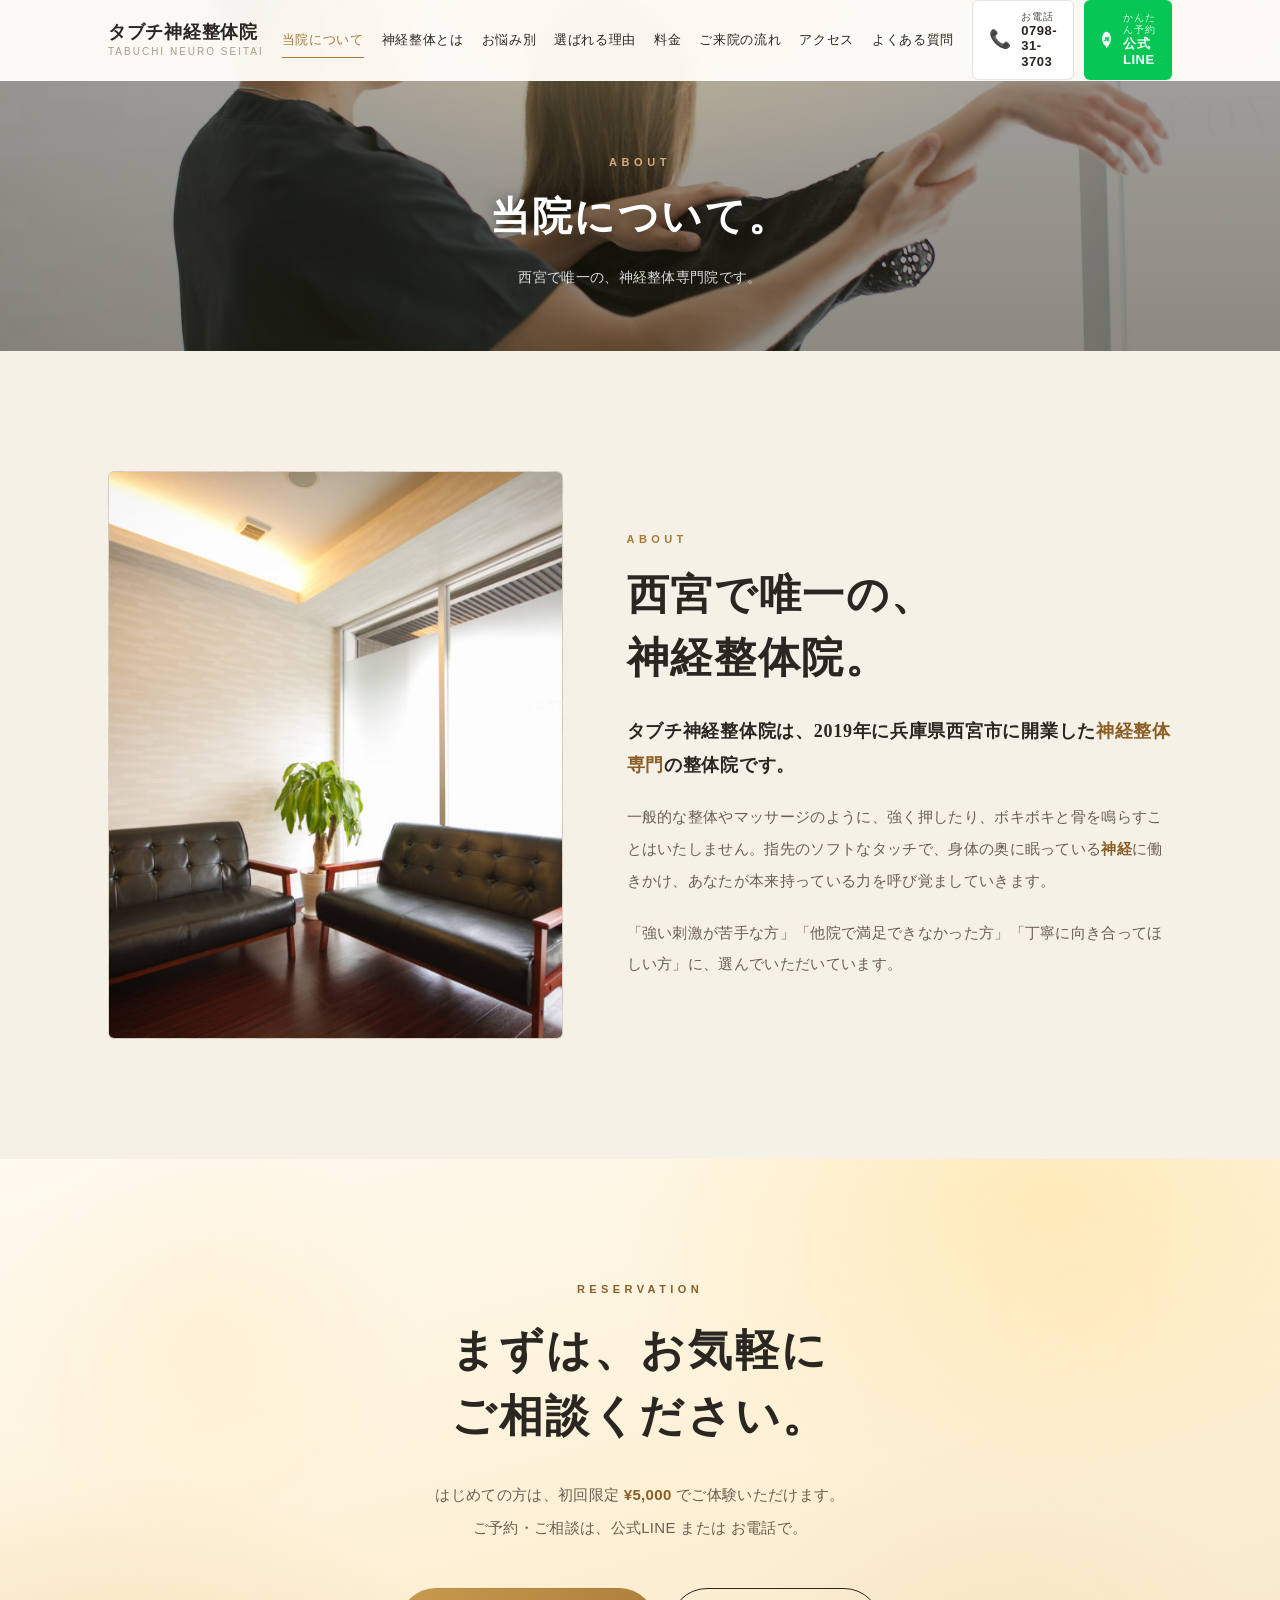
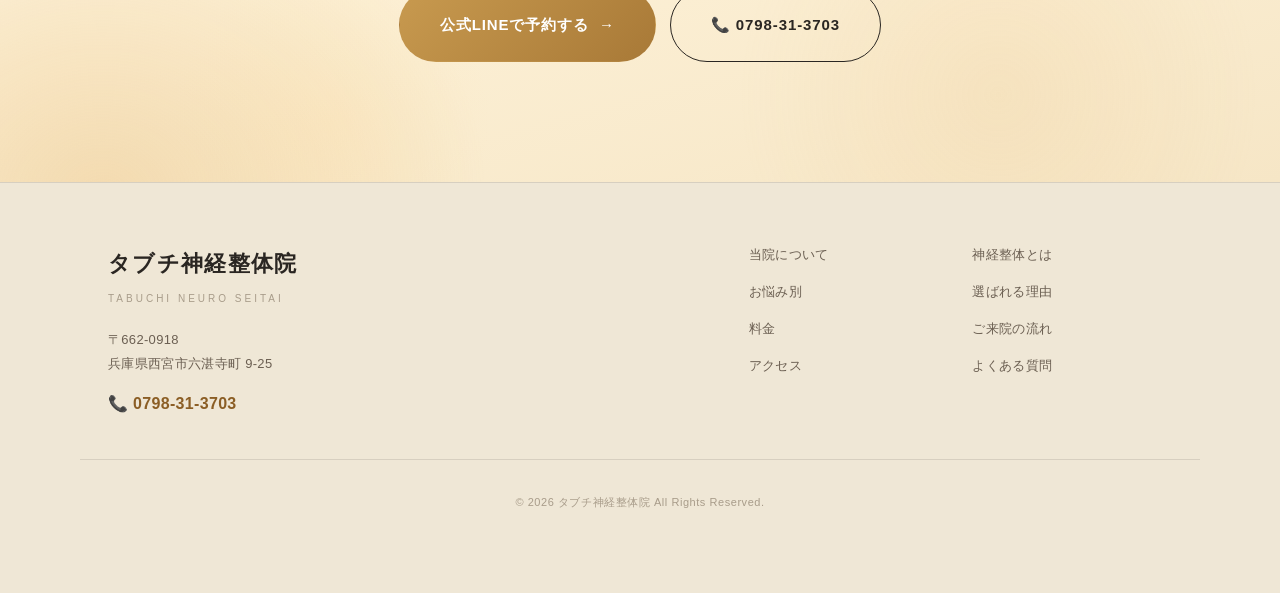
==== commit b72a9b21: "Add files via upload" ====
--- a/about.html
+++ b/about.html
@@ -20,6 +20,7 @@
     <nav class="nav" id="siteNav" aria-label="メインナビ">
       <a href="about.html" aria-current="page">当院について</a>
       <a href="method.html">神経整体とは</a>
+      <a href="nayami.html">お悩み別</a>
       <a href="reasons.html">選ばれる理由</a>
       <a href="price.html">料金</a>
       <a href="flow.html">ご来院の流れ</a>
@@ -96,6 +97,7 @@
     <nav class="footer-nav" aria-label="フッターナビ">
       <a href="about.html">当院について</a>
       <a href="method.html">神経整体とは</a>
+      <a href="nayami.html">お悩み別</a>
       <a href="reasons.html">選ばれる理由</a>
       <a href="price.html">料金</a>
       <a href="flow.html">ご来院の流れ</a>
--- a/style.css
+++ b/style.css
@@ -309,6 +309,13 @@
    TROUBLES
    =========================================================== */
 .troubles{background:var(--c-bg-soft)}
+.concern-figure{
+  margin:0 auto 56px;max-width:880px;
+  border-radius:12px;overflow:hidden;
+  box-shadow:0 14px 36px rgba(40,30,15,.12);
+}
+.concern-figure img{display:block;width:100%;height:auto}
+@media (max-width:720px){.concern-figure{margin-bottom:40px;border-radius:10px}}
 .trouble-list{
   display:grid;grid-template-columns:repeat(2,1fr);gap:0;
   max-width:840px;margin:0 auto;
@@ -538,6 +545,41 @@
 .voice-disclaimer{
   margin-top:32px;text-align:center;font-size:11px;
   color:var(--c-text-soft);letter-spacing:.05em;
+}
+
+/* ===========================================================
+   GUIDE / MENU（トップから各ページへの誘導）
+   =========================================================== */
+.guide{background:var(--c-bg-soft)}
+.guide-grid{
+  display:grid;grid-template-columns:repeat(auto-fill,minmax(248px,1fr));gap:18px;
+}
+.guide-card{
+  display:flex;flex-direction:column;
+  background:var(--c-bg-white);border:1px solid var(--c-line);border-radius:8px;
+  padding:30px 28px;text-decoration:none;color:inherit;position:relative;overflow:hidden;
+  transition:transform .4s var(--ease),box-shadow .4s var(--ease),border-color .4s var(--ease);
+}
+.guide-card::before{
+  content:"";position:absolute;left:0;top:0;bottom:0;width:3px;
+  background:var(--c-accent);transform:scaleY(0);transform-origin:top;
+  transition:transform .4s var(--ease);
+}
+.guide-card:hover{
+  transform:translateY(-6px);box-shadow:0 16px 34px rgba(42,38,34,.12);
+  border-color:var(--c-accent-light);
+}
+.guide-card:hover::before{transform:scaleY(1)}
+.g-en{font-size:10px;letter-spacing:.2em;color:var(--c-accent);font-weight:700;margin-bottom:12px}
+.g-title{font-family:var(--font-mincho);font-size:21px;font-weight:600;color:var(--c-text);margin-bottom:10px}
+.g-desc{font-size:13px;line-height:1.7;color:var(--c-text-muted);flex:1}
+.g-arrow{margin-top:18px;align-self:flex-end;color:var(--c-accent);font-size:18px;line-height:1;transition:transform .3s var(--ease)}
+.guide-card:hover .g-arrow{transform:translateX(5px)}
+@media (max-width:720px){
+  .guide-grid{grid-template-columns:1fr 1fr;gap:12px}
+  .guide-card{padding:22px 18px}
+  .g-title{font-size:18px}
+  .g-desc{font-size:12px}
 }
 
 /* ===========================================================
@@ -1256,3 +1298,212 @@
 @media (max-width:1000px){
   .hcta-icon img.line-ico{width:24px;height:24px}
 }
+
+/* ===========================================================
+   モバイル微調整（2026-06-19）
+   ・初回特典「¥5,000（税込）」を1行に
+   ・MESSAGE見出し「…方へ。」が孤立せず2行に収まるサイズへ
+   =========================================================== */
+@media (max-width:720px){
+  .offer-price{flex-wrap:wrap;justify-content:center;gap:8px 12px}
+  .offer-was{white-space:nowrap}
+  .offer-now{white-space:nowrap;font-size:34px}
+  .offer-now-tax{white-space:nowrap}
+  .message .sec-title{font-size:24px;letter-spacing:.01em}
+}
+
+/* ===========================================================
+   MOTION POLISH II — 2026-06-23（陽光モート／トップへ戻る／声カードの浮き）
+   ・ヒーローに金色の光の粒がふわりと舞い上がる（朝日トーンに調和）
+   ・スクロールで現れる「トップへ戻る」フロートボタン（全ページ）
+   ・お客様の声カードがホバーで静かに浮く
+   いずれも prefers-reduced-motion で自動オフ
+   =========================================================== */
+
+/* ---- ヒーロー：陽光に舞う金色の光の粒（JSが .hero-motes を生成） ---- */
+.hero-motes{position:absolute;inset:0;z-index:1;pointer-events:none;overflow:hidden}
+.hero-motes span{
+  position:absolute;bottom:-10px;border-radius:50%;
+  background:radial-gradient(circle at 30% 30%,rgba(255,246,220,.95),rgba(255,214,140,.5) 60%,transparent 72%);
+  opacity:0;filter:blur(.3px);
+  animation:moteRise linear infinite;
+}
+@keyframes moteRise{
+  0%{opacity:0;transform:translateY(0) translateX(0) scale(.7)}
+  12%{opacity:.85}
+  82%{opacity:.6}
+  100%{opacity:0;transform:translateY(-82vh) translateX(20px) scale(1.05)}
+}
+@media (prefers-reduced-motion:reduce){.hero-motes{display:none}}
+
+/* ---- 「トップへ戻る」（JSが #toTop を生成） ---- */
+.to-top{
+  position:fixed;right:24px;bottom:28px;z-index:180;
+  width:48px;height:48px;border-radius:50%;
+  background:rgba(255,253,248,.92);color:var(--c-accent-dark);
+  border:1px solid var(--c-line);box-shadow:0 8px 22px rgba(42,38,34,.16);
+  backdrop-filter:blur(6px);-webkit-backdrop-filter:blur(6px);
+  display:flex;align-items:center;justify-content:center;font-size:19px;line-height:1;
+  opacity:0;transform:translateY(14px) scale(.9);pointer-events:none;
+  transition:opacity .35s var(--ease),transform .35s var(--ease),background-color .25s,color .25s,border-color .25s;
+}
+.to-top.show{opacity:1;transform:none;pointer-events:auto}
+.to-top:hover{background:var(--c-accent);color:#fff;border-color:var(--c-accent)}
+/* モバイルは下部CTAバーに重ならない高さへ */
+@media (max-width:720px){.to-top{right:14px;bottom:86px;width:44px;height:44px;font-size:17px}}
+
+/* ---- お客様の声カード：ホバーで静かに浮く ---- */
+.voice-card{transition:transform .4s var(--ease),box-shadow .4s var(--ease),border-color .4s var(--ease)}
+.voice-card:hover{transform:translateY(-6px);box-shadow:0 16px 34px rgba(42,38,34,.12);border-color:var(--c-accent-light)}
+
+/* ===========================================================
+   HERO 刷新 — 施術シーン写真＋「神経整体」を主役に（2026-06-23 改）
+   ・背景：頭部への施術カット。顔をやや左に寄せ、写真は明るく見せる
+   ・暗幕をやめ、温かいクリームのヴェールで全体を明るく／文字は濃色＋白ハロー
+   ・「神経整体」を深緑のビッグタイポで主役化／金茶のEN小見出しと金の罫で品よく強調
+   =========================================================== */
+.hero-media{
+  background-image:url("images/hero-treatment.png");
+  background-position:center 46%;   /* 縦長写真：顔・手元が中央に来る縦位置 */
+}
+/* 暗幕→明るいクリームのヴェール。写真は柔らかく透けつつ、濃色文字が読める明度に */
+.hero-media::after{
+  background:
+    radial-gradient(1100px 560px at 50% -10%, rgba(255,236,190,.40), transparent 60%),
+    linear-gradient(180deg, rgba(252,249,242,.50) 0%, rgba(252,249,242,.42) 45%, rgba(253,250,244,.56) 100%);
+}
+
+/* 上部タグ・サブ文・メタ等を濃色基調へ戻す（明るい背景に合わせる） */
+.hero-tag{
+  color:var(--c-accent-dark);border-color:rgba(139,94,37,.45);
+  background:rgba(255,253,248,.62);text-shadow:none;
+  backdrop-filter:blur(2px);-webkit-backdrop-filter:blur(2px);
+}
+.hero-title .ja{
+  color:#4a4136;
+  text-shadow:0 1px 10px rgba(255,253,248,.85),0 0 2px rgba(255,253,248,.9);
+}
+/* サブの一文は主役を立てるため控えめサイズ＋濃いインク */
+.hero-title .ja.em{
+  margin-top:6px;
+  font-size:clamp(20px,3vw,32px);
+  font-weight:600;line-height:1.5;
+  color:#2a2622;
+  text-shadow:0 1px 10px rgba(255,253,248,.9),0 0 2px rgba(255,253,248,.95);
+}
+.hero-lead{
+  color:#3c352d;
+  text-shadow:0 1px 9px rgba(255,253,248,.9),0 0 2px rgba(255,253,248,.95);
+}
+.hero-meta{border-top-color:rgba(42,38,34,.22);border-bottom-color:rgba(42,38,34,.22)}
+.hero-meta > div{border-right-color:rgba(42,38,34,.18)}
+.hero-meta dt{color:var(--c-text-muted);text-shadow:0 1px 6px rgba(255,253,248,.9)}
+.hero-meta dd{color:var(--c-text);text-shadow:0 1px 6px rgba(255,253,248,.9)}
+.hero-scroll{color:var(--c-accent-dark)}
+.hero-scroll::after{background:rgba(139,94,37,.7)}
+.hero .btn-ghost{color:var(--c-deep);border-color:rgba(58,74,59,.55);background:rgba(255,253,248,.55)}
+.hero .btn-ghost:hover{background:var(--c-deep);color:#fff;border-color:var(--c-deep)}
+
+/* 「神経整体」ビッグタイポ（深緑×白ハローで明るい写真の上でも力強く） */
+.hero-keyword{
+  display:block;
+  margin:20px 0 10px;
+  font-family:var(--font-mincho);
+  font-weight:700;
+  font-size:clamp(54px,10.5vw,124px);
+  line-height:1.02;
+  letter-spacing:.1em;
+  color:#2f3d30;
+  text-shadow:0 2px 16px rgba(255,253,248,.9),0 0 3px rgba(255,253,248,.95),0 6px 26px rgba(60,74,60,.28);
+}
+.hero-keyword .kw-en{
+  display:block;
+  margin-top:18px;
+  font-family:var(--font-jp);
+  font-weight:700;
+  font-size:clamp(10px,1.3vw,13px);
+  letter-spacing:.5em;
+  text-indent:.5em;
+  color:var(--c-accent-dark);
+  text-shadow:0 1px 8px rgba(255,253,248,.9);
+}
+/* キーワード下の金の罫（中央から伸びる） */
+.hero-keyword .kw-en::before{
+  content:"";display:block;width:54px;height:2px;margin:0 auto 14px;
+  background:linear-gradient(90deg,transparent,var(--c-accent) 30%,var(--c-accent) 70%,transparent);
+}
+
+@media (max-width:720px){
+  /* スマホは縦長写真をcoverで全面に。被写体（顔・手）が中央に来るよう微調整 */
+  .hero-media{
+    background-size:cover;
+    background-position:center 42%;
+  }
+  .hero-keyword{font-size:clamp(46px,15vw,72px);letter-spacing:.08em;margin:16px 0 8px}
+  .hero-keyword .kw-en{letter-spacing:.4em;margin-top:14px}
+}
+
+/* ===========================================================
+   SYMPTOM LP（症状特化ランディング）— 坐骨神経痛 等で共用
+   既存トークン（クリーム/墨/金茶）を踏襲。ヒーローのみ専用。
+   =========================================================== */
+.sym-hero{
+  position:relative;overflow:hidden;text-align:center;color:#fff;
+  background:var(--c-deep);padding:160px 0 76px;
+}
+.sym-hero-media{
+  position:absolute;inset:0;z-index:0;background-color:#2a3a2c;
+  background-image:url("images/hero-treatment.png");
+  background-size:cover;background-position:center 38%;
+}
+.sym-hero-media::after{
+  content:"";position:absolute;inset:0;
+  background:linear-gradient(180deg,rgba(26,24,20,.72),rgba(26,24,20,.58));
+}
+.sym-hero-inner{position:relative;z-index:1;max-width:880px}
+.sym-hero-tag{
+  font-size:12px;letter-spacing:.32em;color:var(--c-accent-light);
+  font-weight:700;margin-bottom:22px;
+}
+.sym-hero-title{
+  font-family:var(--font-mincho);font-weight:600;line-height:1.45;
+  letter-spacing:.05em;text-shadow:0 2px 18px rgba(0,0,0,.4);
+}
+.sym-hero-title .ja{display:block;font-size:clamp(22px,3vw,34px);color:rgba(255,255,255,.92)}
+.sym-hero-title .ja.em{color:#fff}
+.sym-hero-title .kw{
+  display:block;font-family:var(--font-mincho);font-weight:700;
+  font-size:clamp(48px,9vw,86px);letter-spacing:.06em;
+  color:#fff;margin:10px 0 4px;
+}
+.sym-hero-title .kw-sub{
+  display:block;font-size:13px;letter-spacing:.42em;font-weight:700;
+  color:var(--c-accent-light);margin-top:8px;
+}
+.sym-hero-lead{
+  margin-top:30px;font-size:16px;line-height:2.05;
+  color:rgba(255,255,255,.9);
+}
+.sym-hero-lead strong{color:#fff}
+.sym-hero-cta{
+  margin-top:36px;display:flex;gap:16px;justify-content:center;flex-wrap:wrap;
+}
+.sym-hero-offer{
+  margin-top:30px;display:inline-flex;align-items:center;gap:12px;flex-wrap:wrap;
+  justify-content:center;font-size:15px;color:rgba(255,255,255,.92);
+  padding:12px 22px;border:1px solid rgba(255,255,255,.28);border-radius:999px;
+  background:rgba(0,0,0,.18);
+}
+.sym-hero-offer strong{color:#fff;font-size:20px}
+.sho-badge{
+  background:var(--c-accent);color:#fff;font-size:12px;font-weight:700;
+  letter-spacing:.08em;padding:4px 12px;border-radius:999px;
+}
+
+@media (max-width:720px){
+  .sym-hero{padding:118px 0 56px}
+  .sym-hero-lead{font-size:15px;margin-top:24px}
+  .sym-hero-cta{flex-direction:column}
+  .sym-hero-cta .btn{width:100%}
+  .sym-hero-offer{font-size:14px;width:100%}
+}
